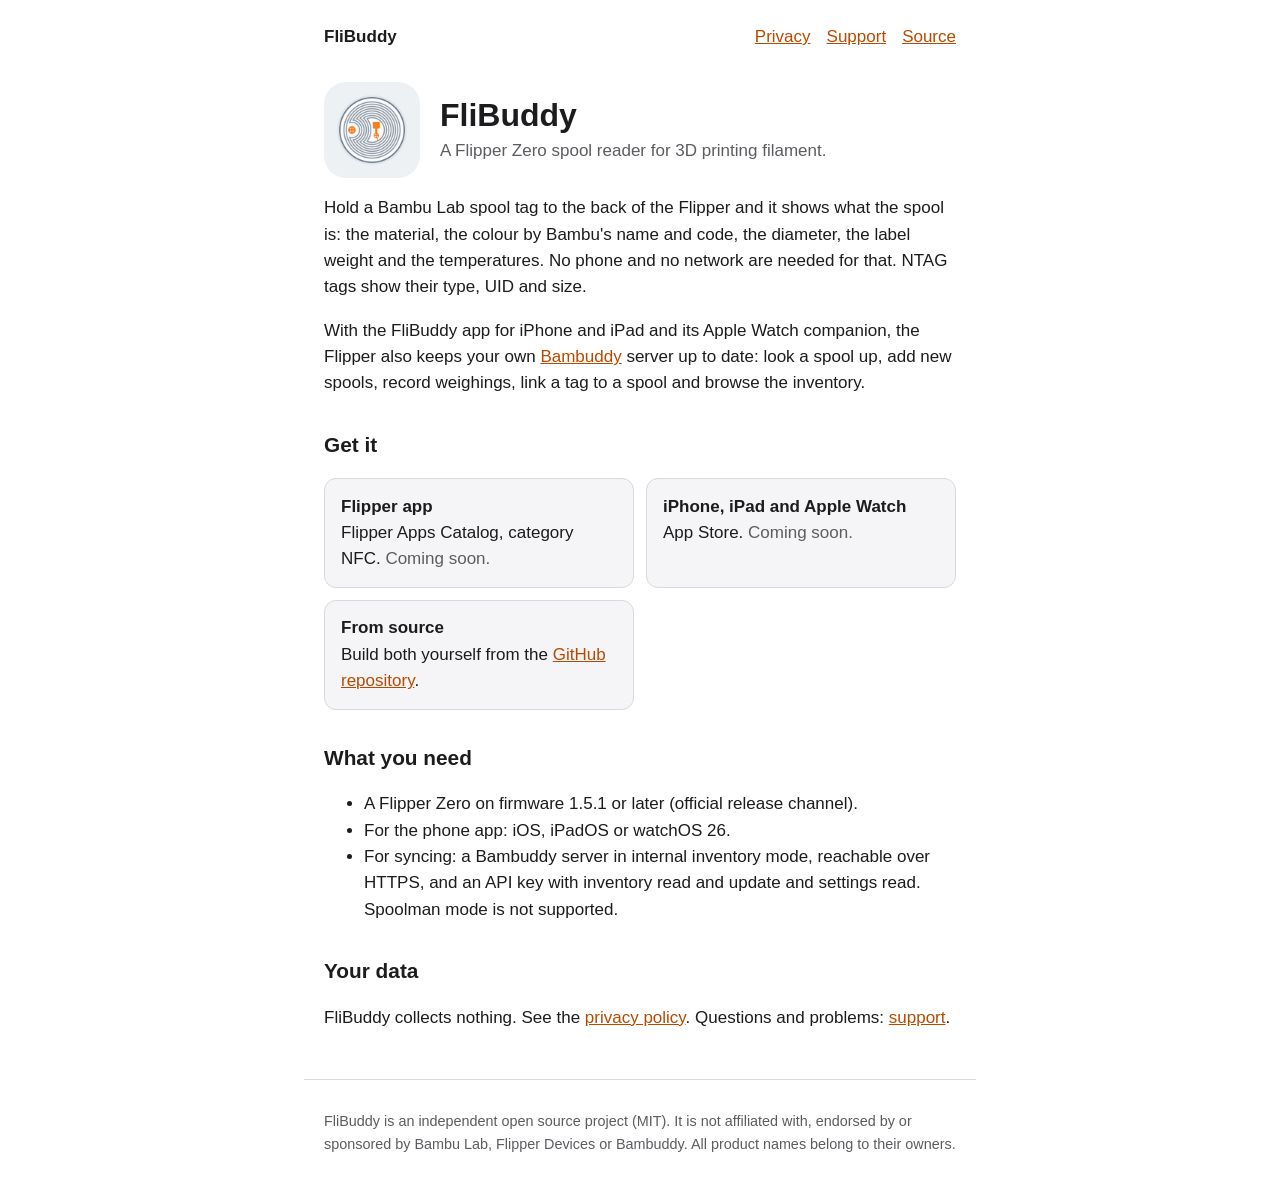
==== site/index.html @ 74cf998d "Site: landing, privacy and support pages for GitHub Pages The apps, the Flipper Get app QR and App S" ====
<!DOCTYPE html>
<html lang="en">
<head>
<meta charset="utf-8">
<meta name="viewport" content="width=device-width, initial-scale=1">
<title>FliBuddy: a Flipper Zero spool reader</title>
<meta name="description" content="Read Bambu Lab and NTAG filament spool tags with a Flipper Zero and keep your Bambuddy inventory current.">
<link rel="icon" href="./icon.png">
<link rel="stylesheet" href="./style.css">
</head>
<body>
<header>
<a class="brand" href="./">FliBuddy</a>
<nav><a href="./privacy/">Privacy</a><a href="./support/">Support</a><a href="https://github.com/sokogen/flipperzero-flibuddy">Source</a></nav>
</header>
<main>
<div class="hero">
<img src="icon.png" alt="FliBuddy app icon" width="96" height="96">
<div>
<h1>FliBuddy</h1>
<p>A Flipper Zero spool reader for 3D printing filament.</p>
</div>
</div>

<p>Hold a Bambu Lab spool tag to the back of the Flipper and it shows what the spool is: the material, the colour by Bambu's name and code, the diameter, the label weight and the temperatures. No phone and no network are needed for that. NTAG tags show their type, UID and size.</p>

<p>With the FliBuddy app for iPhone and iPad and its Apple Watch companion, the Flipper also keeps your own <a href="https://github.com/maziggy/bambuddy">Bambuddy</a> server up to date: look a spool up, add new spools, record weighings, link a tag to a spool and browse the inventory.</p>

<h2>Get it</h2>
<ul class="cards">
<li><strong>Flipper app</strong> Flipper Apps Catalog, category NFC. <span class="soon">Coming soon.</span></li>
<li><strong>iPhone, iPad and Apple Watch</strong> App Store. <span class="soon">Coming soon.</span></li>
<li><strong>From source</strong> Build both yourself from the <a href="https://github.com/sokogen/flipperzero-flibuddy">GitHub repository</a>.</li>
</ul>

<h2>What you need</h2>
<ul>
<li>A Flipper Zero on firmware 1.5.1 or later (official release channel).</li>
<li>For the phone app: iOS, iPadOS or watchOS 26.</li>
<li>For syncing: a Bambuddy server in internal inventory mode, reachable over HTTPS, and an API key with inventory read and update and settings read. Spoolman mode is not supported.</li>
</ul>

<h2>Your data</h2>
<p>FliBuddy collects nothing. See the <a href="privacy/">privacy policy</a>. Questions and problems: <a href="support/">support</a>.</p>
</main>
<footer>
<p>FliBuddy is an independent open source project (MIT). It is not affiliated with, endorsed by or sponsored by Bambu Lab, Flipper Devices or Bambuddy. All product names belong to their owners.</p>
</footer>
</body>
</html>
---- site/style.css ----
:root {
  color-scheme: light dark;
  --bg: #ffffff;
  --fg: #1c1c1e;
  --muted: #5c5c61;
  --accent: #b84a00;
  --line: #d9d9de;
  --card: #f5f5f7;
}
@media (prefers-color-scheme: dark) {
  :root {
    --bg: #111113;
    --fg: #f2f2f4;
    --muted: #a1a1a8;
    --accent: #ff9a4d;
    --line: #2e2e33;
    --card: #1b1b1e;
  }
}
* { box-sizing: border-box; }
body {
  margin: 0;
  background: var(--bg);
  color: var(--fg);
  font: 17px/1.55 -apple-system, BlinkMacSystemFont, "Segoe UI", Helvetica, Arial, sans-serif;
}
main, header, footer { max-width: 42rem; margin: 0 auto; padding: 0 1.25rem; }
header { padding-top: 1.5rem; display: flex; gap: 1rem; flex-wrap: wrap; align-items: baseline; }
header a.brand { font-weight: 700; color: var(--fg); text-decoration: none; margin-right: auto; }
nav a { margin-left: 1rem; }
a { color: var(--accent); }
h1 { font-size: 2rem; line-height: 1.2; }
h2 { margin-top: 2rem; font-size: 1.3rem; }
.hero { display: flex; gap: 1.25rem; align-items: center; margin: 2rem 0 1rem; }
.hero img { width: 96px; height: 96px; border-radius: 22px; flex: none; }
.hero h1 { margin: 0 0 .25rem; }
.hero p { margin: 0; color: var(--muted); }
.cards { display: grid; gap: .75rem; grid-template-columns: repeat(auto-fit, minmax(14rem, 1fr)); padding: 0; list-style: none; }
.cards li { background: var(--card); border: 1px solid var(--line); border-radius: 12px; padding: .9rem 1rem; }
.cards strong { display: block; }
.soon { color: var(--muted); }
footer { margin: 3rem auto 2rem; color: var(--muted); font-size: .9rem; border-top: 1px solid var(--line); padding-top: 1rem; }
code { background: var(--card); padding: .1em .35em; border-radius: 4px; }
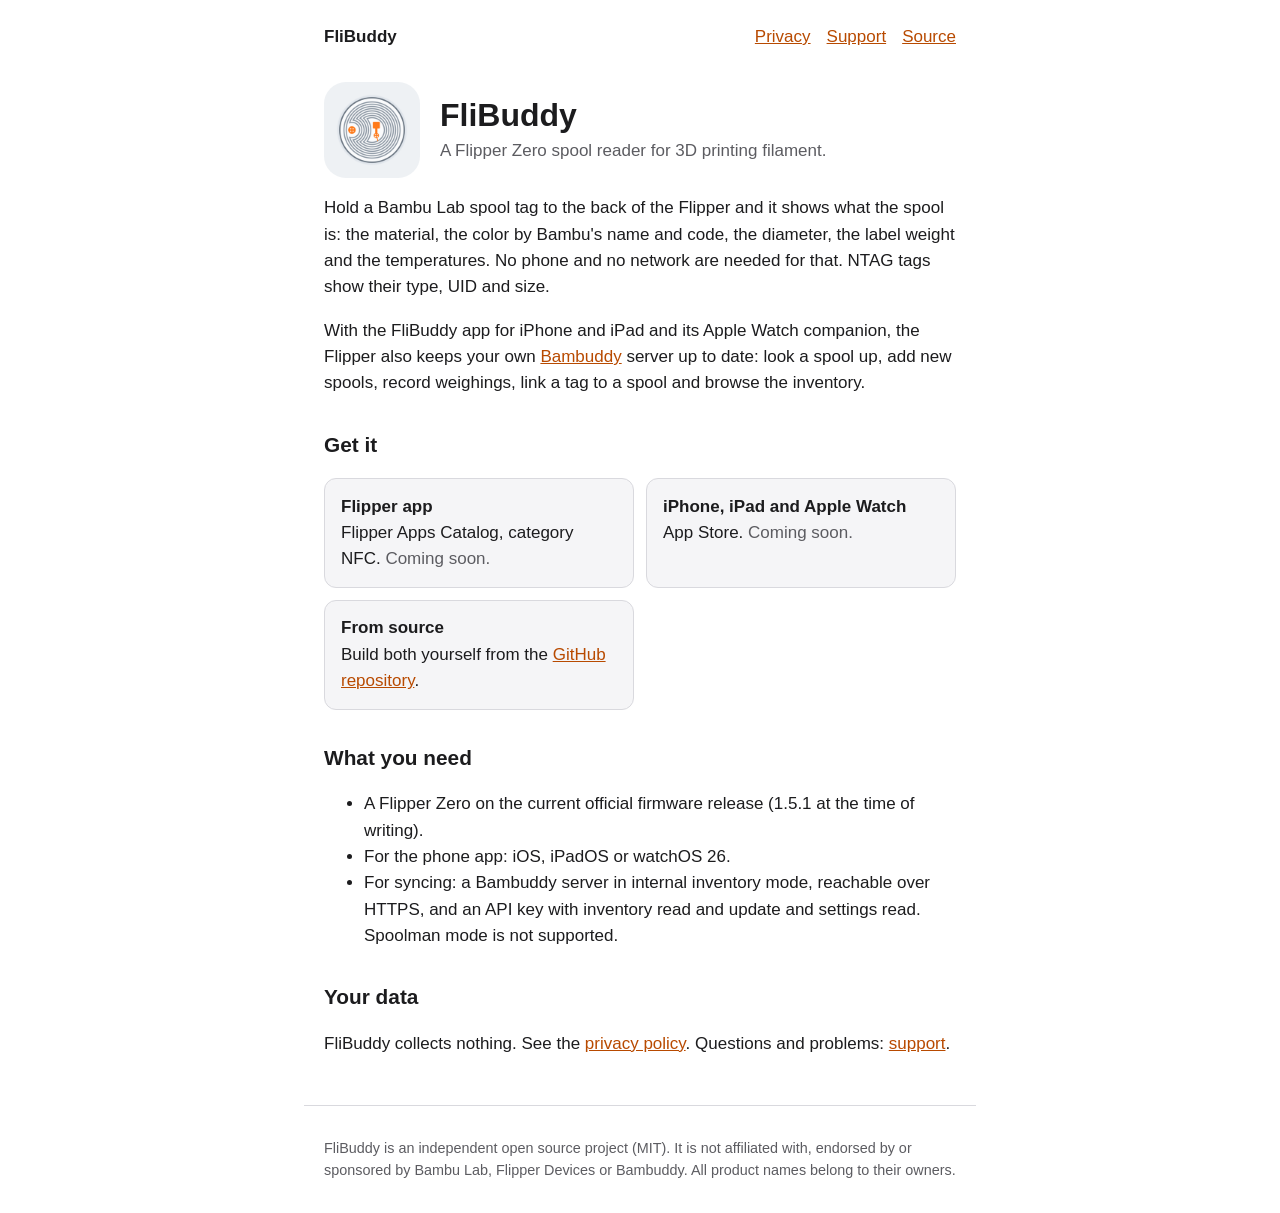
==== commit bdd2a61c: "Catalog: preview the standalone result; spell color as the apps do The catalog's first screenshot is" ====
--- a/site/index.html
+++ b/site/index.html
@@ -22,7 +22,7 @@
 </div>
 </div>
 
-<p>Hold a Bambu Lab spool tag to the back of the Flipper and it shows what the spool is: the material, the colour by Bambu's name and code, the diameter, the label weight and the temperatures. No phone and no network are needed for that. NTAG tags show their type, UID and size.</p>
+<p>Hold a Bambu Lab spool tag to the back of the Flipper and it shows what the spool is: the material, the color by Bambu's name and code, the diameter, the label weight and the temperatures. No phone and no network are needed for that. NTAG tags show their type, UID and size.</p>
 
 <p>With the FliBuddy app for iPhone and iPad and its Apple Watch companion, the Flipper also keeps your own <a href="https://github.com/maziggy/bambuddy">Bambuddy</a> server up to date: look a spool up, add new spools, record weighings, link a tag to a spool and browse the inventory.</p>
 
@@ -35,7 +35,7 @@
 
 <h2>What you need</h2>
 <ul>
-<li>A Flipper Zero on firmware 1.5.1 or later (official release channel).</li>
+<li>A Flipper Zero on the current official firmware release (1.5.1 at the time of writing).</li>
 <li>For the phone app: iOS, iPadOS or watchOS 26.</li>
 <li>For syncing: a Bambuddy server in internal inventory mode, reachable over HTTPS, and an API key with inventory read and update and settings read. Spoolman mode is not supported.</li>
 </ul>
